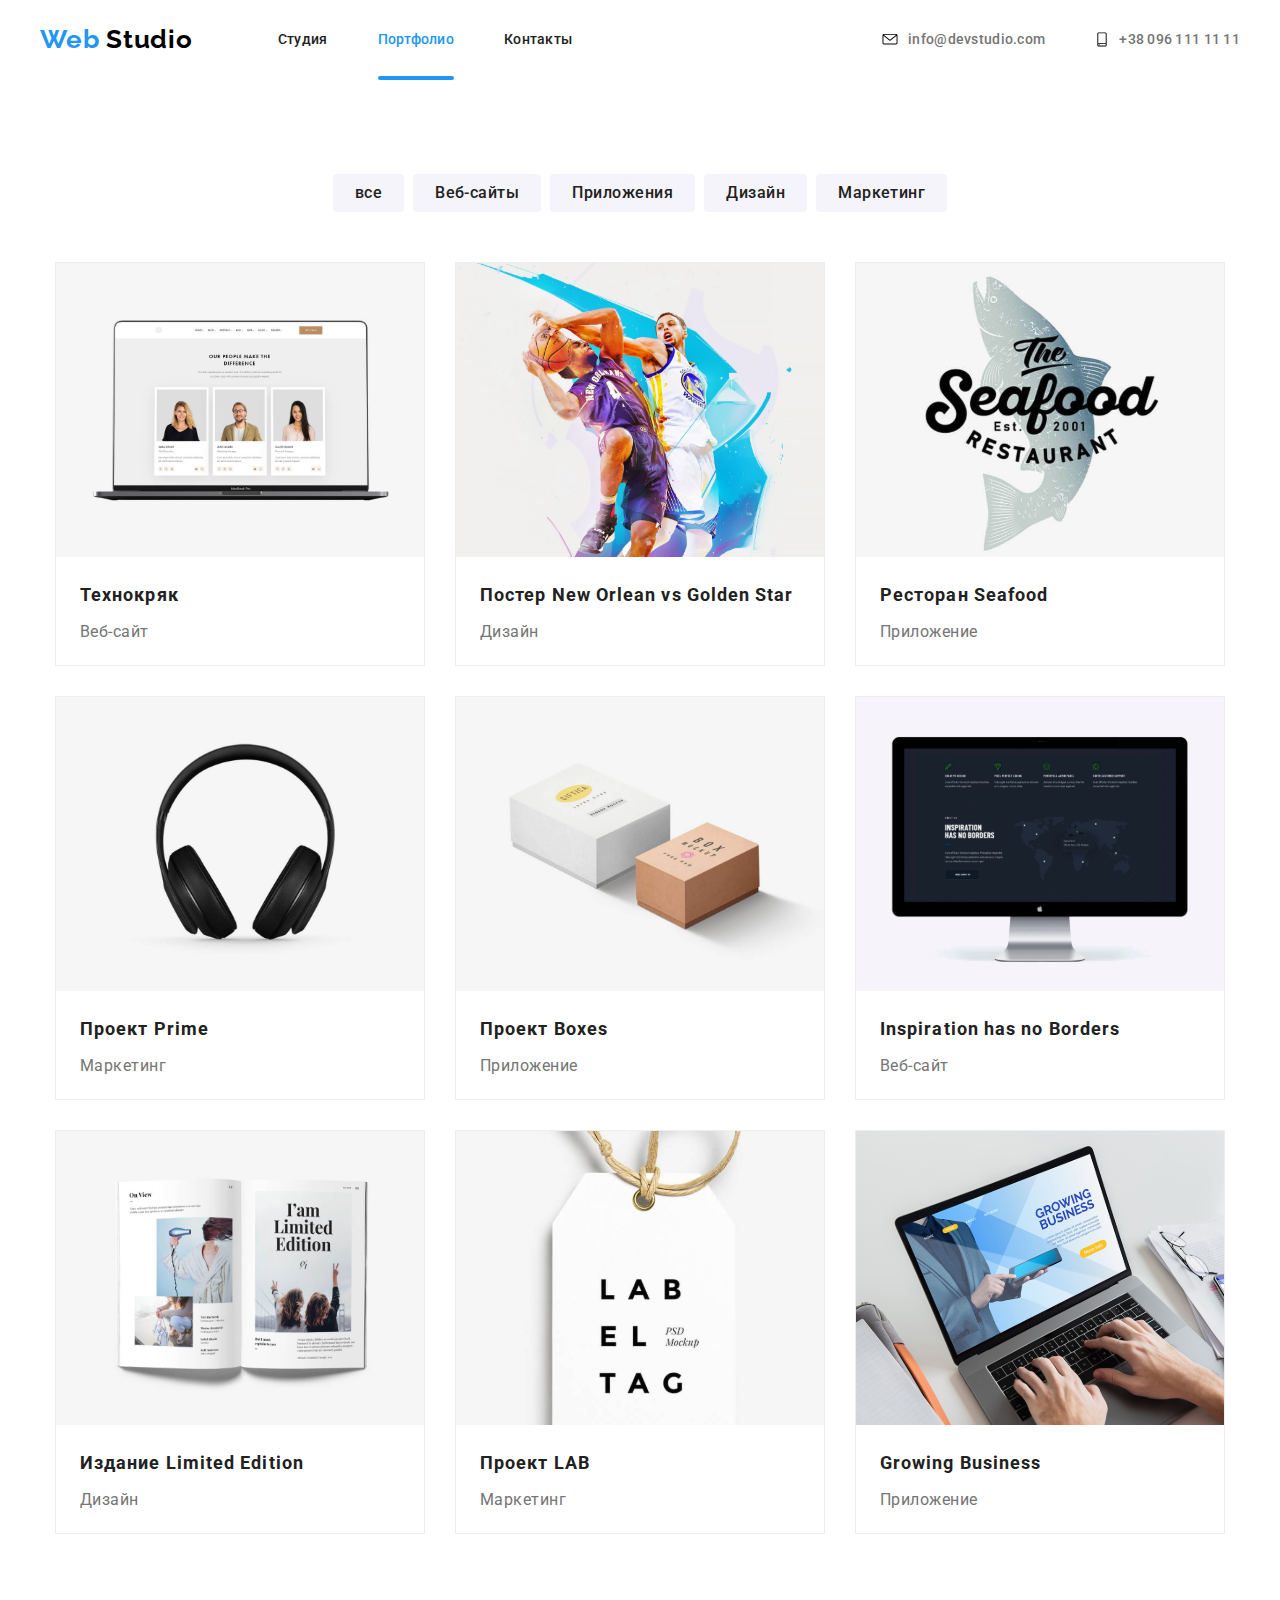
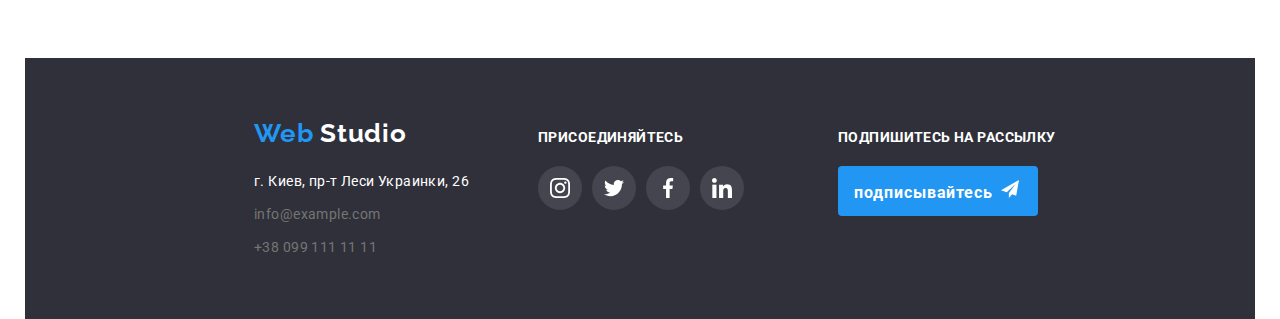
==== portfolio.html @ 1fcff182 "/" ====
<!DOCTYPE html>
<html lang="ru">
  <head>
    <meta charset="UTF-8" />
    <meta name="viewport" content="width=device-width, initial-scale=1.0" />
    <title>Веб студия</title>
    <link
      rel="stylesheet"
      href="https://cdnjs.cloudflare.com/ajax/libs/animate.css/4.0.0/animate.min.css"
    />
    <link
      href="https://fonts.googleapis.com/css2?family=Raleway:wght@700&family=Roboto:wght@400;500;700;900&display=swap"
      rel="stylesheet"
    />
    <link rel="stylesheet" href="./css/normalize.css" />
    <link rel="stylesheet" href="./css/styles.css" />
  </head>
</html>
<!--шапка сайта-->
<header class="header">
  <div class="container">
    <nav class="navigation">
      <a class="logo link" href="index.html" lang="en"
        ><span class="logo-web">Web</span> Studio</a
      >
      <ul class="navigation-list list">
        <li class="navigation-list-item">
          <a class="navigation-list-link link" href="index.html">Студия</a>
        </li>
        <li class="navigation-list-item">
          <a class="navigation-list-link current link" href="portfolio.html"
            >Портфолио</a
          >
        </li>
        <li class="navigation-list-item">
          <a class="navigation-list-link link" href="">Контакты</a>
        </li>
      </ul>
    </nav>
    <ul class="header-address-list list">
      <li class="header-address-item">
        <address class="header-address">
          <a class="header-mail link" href="mailto:info@devstudio.com">
            <svg class="icon-header" width="16px" height="15px">
              <use href="./imgages/sprite.svg#icon-envelope"></use>
            </svg>
            info@devstudio.com
          </a>
        </address>
      </li>
      <li class="header-address-item">
        <address class="header-address">
          <a class="header-tel link" href="tel:+380961111111">
            <svg class="icon-header" width="14px" height="15px">
              <use href="./imgages/sprite.svg#icon-smartphone"></use>
            </svg>
            +38 096 111 11 11</a
          >
        </address>
      </li>
    </ul>
  </div>
</header>
<main>
  <!--Портфолио-->
  <section class="section">
    <div class="portfolio-filter-list container">
      <h1 hidden>Портфолин</h1>
      <ul class="filter-list list">
        <li class="filter-list-item">
          <button type button class="button-filter">все</button>
        </li>
        <li class="filter-list-item">
          <button type button class="button-filter">Веб-сайты</button>
        </li>
        <li class="filter-list-item">
          <button type button class="button-filter">Приложения</button>
        </li>
        <li class="filter-list-item">
          <button type button class="button-filter">Дизайн</button>
        </li>
        <li class="filter-list-item">
          <button type button class="button-filter">Маркетинг</button>
        </li>
      </ul>
    </div>
    <div class="portfolio container">
      <ul class="portfolio-list list">
        <li class="element-portfolio">
          <a class="element-portfolio-link link" href="">
            <img
              class="portfolio-img"
              src="imgages/portfolio/img.svg"
              alt="Ноутбук с сайтом на экране"
            />
            <h3 class="title-portfolio">Технокряк</h3>
            <p class="subtatle-portfolio">Веб-сайт</p>
            <div class="portfolio-overlay">
              <p class="hover-text">
                Технокряк это современная площадка распространения коронавируса.
                Компании используют эту платформу для цифрового шпионажа и атак
                на защищённые сервера конкурентов.
              </p>
            </div>
          </a>
        </li>
        <li class="element-portfolio">
          <a class="element-portfolio-link link" href="">
            <img
              class="portfolio-img"
              src="imgages/portfolio/img1.svg"
              alt="Баскетболисты в прыжке"
            />
            <h3 class="title-portfolio">Постер New Orlean vs Golden Star</h3>
            <p class="subtatle-portfolio">Дизайн</p>
            <div class="portfolio-overlay">
              <p class="hover-text">
                Lorem ipsum dolor sit amet consectetur adipisicing elit. Facere,
                optio! Tenetur, perferendis suscipit dolor quidem distinctio ut
                maxime eligendi nulla soluta repellendus placeat blanditiis,
                doloribus eius debitis totam dolore deserunt?
              </p>
            </div>
          </a>
        </li>
        <li class="element-portfolio">
          <a class="element-portfolio-link link" href="">
            <img
              class="portfolio-img"
              src="imgages/portfolio/img2.svg"
              alt="Логотип ресторана с рыбой"
            />
            <h3 class="title-portfolio">Ресторан Seafood</h3>
            <p class="subtatle-portfolio">Приложение</p>
            <div class="portfolio-overlay">
              <p class="hover-text">
                Lorem ipsum dolor sit amet consectetur adipisicing elit. Facere,
                optio! Tenetur, perferendis suscipit dolor quidem distinctio ut
                maxime eligendi nulla soluta repellendus placeat blanditiis,
                doloribus eius debitis totam dolore deserunt?
              </p>
            </div>
          </a>
        </li>
        <li class="element-portfolio">
          <a class="element-portfolio-link link" href="">
            <img
              class="portfolio-img"
              src="imgages/portfolio/img3.svg"
              alt="Наушники"
            />
            <h3 class="title-portfolio">Проект Prime</h3>
            <p class="subtatle-portfolio">Маркетинг</p>
            <div class="portfolio-overlay">
              <p class="hover-text">
                Lorem ipsum dolor sit amet consectetur adipisicing elit. Facere,
                optio! Tenetur, perferendis suscipit dolor quidem distinctio ut
                maxime eligendi nulla soluta repellendus placeat blanditiis,
                doloribus eius debitis totam dolore deserunt?
              </p>
            </div>
          </a>
        </li>
        <li class="element-portfolio">
          <a class="element-portfolio-link link" href="">
            <img
              class="portfolio-img"
              src="imgages/portfolio/img4.svg"
              alt="Две коробки"
            />
            <h3 class="title-portfolio">Проект Boxes</h3>
            <p class="subtatle-portfolio">Приложение</p>
            <div class="portfolio-overlay">
              <p class="hover-text">
                Lorem ipsum dolor sit amet consectetur adipisicing elit. Facere,
                optio! Tenetur, perferendis suscipit dolor quidem distinctio ut
                maxime eligendi nulla soluta repellendus placeat blanditiis,
                doloribus eius debitis totam dolore deserunt?
              </p>
            </div>
          </a>
        </li>
        <li class="element-portfolio">
          <a class="element-portfolio-link link" href="">
            <img
              class="portfolio-img"
              src="imgages/portfolio/img5.svg"
              alt="монитор"
            />
            <h3 class="title-portfolio">Inspiration has no Borders</h3>
            <p class="subtatle-portfolio">Веб-сайт</p>
            <div class="portfolio-overlay">
              <p class="hover-text">
                Lorem ipsum dolor sit amet consectetur adipisicing elit. Facere,
                optio! Tenetur, perferendis suscipit dolor quidem distinctio ut
                maxime eligendi nulla soluta repellendus placeat blanditiis,
                doloribus eius debitis totam dolore deserunt?
              </p>
            </div>
          </a>
        </li>
        <li class="element-portfolio">
          <a class="element-portfolio-link link" href="">
            <img
              class="portfolio-img"
              src="imgages/portfolio/img6.svg"
              alt="журнал"
            />
            <h3 class="title-portfolio">Издание Limited Edition</h3>
            <p class="subtatle-portfolio">Дизайн</p>
            <div class="portfolio-overlay">
              <p class="hover-text">
                Lorem ipsum dolor sit amet consectetur adipisicing elit. Facere,
                optio! Tenetur, perferendis suscipit dolor quidem distinctio ut
                maxime eligendi nulla soluta repellendus placeat blanditiis,
                doloribus eius debitis totam dolore deserunt?
              </p>
            </div>
          </a>
        </li>
        <li class="element-portfolio">
          <a class="element-portfolio-link link" href="">
            <img
              class="portfolio-img"
              src="imgages/portfolio/img7.svg"
              alt="Этикетка"
            />
            <h3 class="title-portfolio">Проект LAB</h3>
            <p class="subtatle-portfolio">Маркетинг</p>
            <div class="portfolio-overlay">
              <p class="hover-text">
                Lorem ipsum dolor sit amet consectetur adipisicing elit. Facere,
                optio! Tenetur, perferendis suscipit dolor quidem distinctio ut
                maxime eligendi nulla soluta repellendus placeat blanditiis,
                doloribus eius debitis totam dolore deserunt?
              </p>
            </div>
          </a>
        </li>
        <li class="element-portfolio">
          <a class="element-portfolio-link link" href="">
            <img
              class="portfolio-img"
              src="imgages/portfolio/img8.svg"
              alt="ноутбук"
            />
            <h3 class="title-portfolio">Growing Business</h3>
            <p class="subtatle-portfolio">Приложение</p>
            <div class="portfolio-overlay">
              <p class="hover-text">
                Lorem ipsum dolor sit amet consectetur adipisicing elit. Facere,
                optio! Tenetur, perferendis suscipit dolor quidem distinctio ut
                maxime eligendi nulla soluta repellendus placeat blanditiis,
                doloribus eius debitis totam dolore deserunt?
              </p>
            </div>
          </a>
        </li>
      </ul>
    </div>
  </section>
</main>
<!-- FOOTER-->
<footer class="footer container">
  <div class="footer-address">
    <a class="logo-footer link" href="index.html" lang="en"
      ><span class="logo-web">Web</span> Studio</a
    >
    <ul class="contacts-list list">
      <li class="contacts">
        <address>
          <a
            class="address link"
            href="https://goo.gl/maps/hiaLE1xJyMLBoohK7"
            target="_blank"
            >г. Киев, пр-т Леси Украинки, 26</a
          >
        </address>
      </li>
      <li class="contacts">
        <address>
          <a class="footer-mail link" href="mailto:info@example.com"
            >info@example.com</a
          >
        </address>
      </li>
      <li class="contacts">
        <address>
          <a class="footer-tel link" href="tel:+380991111111"
            >+38 099 111 11 11</a
          >
        </address>
      </li>
    </ul>
  </div>
  <div class="footer-social">
    <b class="footer-text">присоединяйтесь</b>
    <ul class="social-link-list list">
      <li class="social-link-list-item">
        <a class="social-link link" href="" aria-label="иконка инстаграма">
          <svg class="social-link-team">
            <use href="./imgages/sprite.svg#icon-instagram"></use>
          </svg>
        </a>
      </li>
      <li class="social-link-list-item">
        <a class="social-link link" href="" aria-label="иконка твитера">
          <svg class="social-link-team">
            <use href="./imgages/sprite.svg#icon-twitter"></use></svg
        ></a>
      </li>
      <li class="social-link-list-item">
        <a class="social-link link" href="" aria-label="иконка фейсбука"
          ><svg class="social-link-team">
            <use href="./imgages/sprite.svg#icon-facebook"></use></svg
        ></a>
      </li>
      <li class="social-link-list-item">
        <a class="social-link link" href="" aria-label="иконка линкедин"
          ><svg class="social-link-team">
            <use href="./imgages/sprite.svg#icon-linkedin"></use></svg
        ></a>
      </li>
    </ul>
  </div>
  <div class="footer-button-section">
    <p class="footer-text">подпишитесь на рассылку</p>

    <button class="footer-buttom">
      подписывайтесь
      <svg class="footer-icon-button">
        <use href="./imgages/sprite.svg#icon-iconsend"></use>
      </svg>
    </button>
  </div>
</footer>
---- css/styles.css ----
:root {
  --main-font: "Roboto", sans-serif;
  --secondary-font: Raleway;
  --text-taitle-dark: #212121;
  --tex-taitle-light: #ffffff;
  --accent-color-text: #757575;
  --hover-color: #2196f3;
  --logo-color: #000000;
}
html {
  box-sizing: border-box;
}
*,
*::before,
*::after {
  box-sizing: inherit;
  margin: 0px;
  padding: 0px;
}
h1 {
  margin: 0px;
}
img {
  display: block;
}
body {
  background-color: var(--tex-taitle-light);
  font-style: normal;
  font-family: "Roboto", sans-serif;
  font-size: 14px;
  color: var(--accent-color-text);
}

.link {
  text-decoration: none;
  display: block;
  transition: color 250ms cubic-bezier(0.4, 0, 0.2, 1);
}
.list {
  list-style: none;
}
.section {
  padding-top: 94px;
  padding-bottom: 94px;
}
.container {
  width: 1230px;
  padding-left: 15px;
  padding-right: 15px;
  margin-left: auto;
  margin-right: auto;
}
/*HEADER*/
.header .container {
  display: flex;
  align-items: center;
  justify-content: space-between;
}

.header-address-list {
  display: flex;
}
.header-address {
  display: flex;
}

.logo {
  margin-right: 85px;
}
.navigation {
  display: flex;
}
.navigation-list {
  display: flex;
  align-items: center;
}
.navigation-list-item:not(:last-child) {
  margin-right: 50px;
}
.header-address-item:not(:last-child) {
  margin-right: 50px;
}
.logo-web {
  color: var(--hover-color);
}
.logo {
  font-family: var(--secondary-font);
  font-weight: bold;
  font-size: 26px;
  line-height: 1.19;
  letter-spacing: 0.03em;
  color: var(--logo-color);
}
.logo {
  padding-top: 24px;
  padding-bottom: 24px;
}
.navigation-list-item .current {
  color: var(--hover-color);
  position: relative;
  display: block;
}
.current::after {
  content: "";
  position: absolute;
  display: block;
  left: 0;
  bottom: 0;
  width: 100%;
  height: 4px;
  border-radius: 2px;
  background-color: var(--hover-color);
}
.navigation-list-link,
.header-address {
  padding-top: 32px;
  padding-bottom: 32px;
}
.icon-header {
  display: flex;
  margin-right: 10px;
  transition: fill 250ms cubic-bezier(0.4, 0, 0.2, 1);
}

.navigation-list-link,
.header-mail,
.header-tel {
  font-weight: 500;
  font-size: 14px;
  line-height: 1.14;
  letter-spacing: 0.02em;
  color: var(--text-taitle-dark);
  transition: color 250ms cubic-bezier(0.4, 0, 0.2, 1);
}
.header-mail,
.header-tel {
  display: flex;

  transition: color 250ms cubic-bezier(0.4, 0, 0.2, 1);
}
.header-mail:hover,
.header-tel:hover {
  fill: var(--hover-color);
}
.link:hover,
.link:focus,
.navigation-list-link:hover,
.navigation-list-link:focus,
.header-tel:hover,
.header-tel:focus,
.header-mail:hover,
.header-mail:focus,
.social-link:hover,
.social-link:focus .customer-link:hover,
.customer-link:focus {
  color: var(--hover-color);
}
.header-tel,
.header-mail {
  font-style: normal;
  color: var(--accent-color-text);
}
/*HERO SECTION*/
.hero {
  display: flex;
  flex-direction: column;
  justify-content: center;
  align-items: center;
}
.hero-title {
  margin: 0px;
  padding: 0px;
  font-weight: 900;
  font-size: 44px;
  line-height: 1.36;
  text-align: center;
  letter-spacing: 0.06em;
  text-transform: uppercase;
  color: var(--tex-taitle-light);
  margin-bottom: 30px;
  padding-top: 200px;
}
.modal-button {
  font-weight: bold;
  font-size: 16px;
  line-height: 1.87;
  letter-spacing: 0.06em;
  color: var(--tex-taitle-light);
  background-color: var(--hover-color);
  margin: auto;
  width: 200px;
  height: 50px;
  border-radius: 4px;
  border: 0px;
  transition: background 250ms cubic-bezier(0.4, 0, 0.2, 1);
}
.modal-button:hover {
  background: #188ce8;
}
.overlay {
  display: flex;
  justify-content: center;
  align-items: center;
  max-width: 1600px;
  height: 600px;
  margin: 0px;
  padding: 0px;
  background-image: linear-gradient(
      rgba(47, 48, 58, 0.8),
      rgba(47, 48, 58, 0.8)
    ),
    url(../imgages/header/headerimg.jpg);
  background-repeat: no-repeat;
  margin-left: auto;
  margin-right: auto;
}
.features-list-hero {
  display: flex;
}
.list-hero {
  display: flex;
}
.list-hero-item:not(:last-child) {
  margin-right: 30px;
}
.features-list-item {
  display: flex;
  justify-content: center;
  align-items: center;
  width: 270px;
  height: 120px;
  background: #f5f4fa;
  border-radius: 4px;
  margin-bottom: 30px;
}
.icons-hero {
  display: flex;
  width: 70px;
  height: 70px;
}
.list-hero-item {
  margin-top: 30px;
  width: 270px;
  height: 251px;
}
.subtitle-hero {
  font-weight: bold;
  font-size: 14px;
  line-height: 1.14;
  letter-spacing: 0.03em;
  text-transform: uppercase;

  color: var(--text-taitle-dark);
  margin-bottom: 10px;
}
.description {
  font-weight: normal;
  font-size: 14px;
  line-height: 1.72;
  letter-spacing: 0.03em;

  color: var(--accent-color-text);
  width: 270px;
  height: 75px;
}

/* чем мы занимаемся*/
.title {
  font-weight: bold;
  font-size: 36px;
  line-height: 1.17;
  text-align: center;
  letter-spacing: 0.03em;
  color: var(--text-taitle-dark);
  margin-bottom: 50px;
}

.box-list {
  display: flex;
}
.box-list-item:not(:last-child) {
  margin-right: 30px;
}
.box-list-item {
  width: 370px;
  height: 294px;
  position: relative;
}
.description-made {
  font-weight: bold;
  text-align: center;
  letter-spacing: 0.03em;
  text-transform: uppercase;

  color: var(--tex-taitle-light);
  display: flex;
  justify-content: center;
  align-items: center;
  width: 370px;
  height: 70px;
  position: absolute;
  bottom: 0px;
  left: 0px;
  background: rgba(47, 48, 58, 0.8);
}
/* о команде*/
.section-teem {
  background: #f5f4fa;
}

.team-list {
  display: flex;
}
.team-foto {
  margin-bottom: 30px;
}
.team {
  margin-bottom: 10px;
}
.position {
  margin-bottom: 16px;
}
.social-link-list {
  display: flex;
  justify-content: center;
}
.social-link-list-item:not(:last-child) {
  margin-right: 10px;
}
.team-list-item:not(:last-child) {
  margin-right: 30px;
}
.team-list-item {
  width: 270px;
  height: 422px;
  background: #ffffff;
  box-shadow: 0px 2px 1px rgba(0, 0, 0, 0.2), 0px 1px 1px rgba(0, 0, 0, 0.14),
    0px 1px 3px rgba(0, 0, 0, 0.12);
  border-radius: 0px 0px 4px 4px;
}
.social-link-list .social-link {
  display: flex;
  width: 44px;
  height: 44px;
  border-radius: 50%;
  background-color: #ffff;
  justify-content: center;
  align-items: center;
  fill: #afb1b8;
  transition: background 250ms cubic-bezier(0.4, 0, 0.2, 1);
}
.social-link-list .social-link:hover {
  background-color: var(--hover-color);
}
.social-link:hover {
  fill: aliceblue;
}
.social-link-team {
  width: 20px;
  height: 20px;
  transition: fill 250ms cubic-bezier(0.4, 0, 0.2, 1);
}

.team,
.position {
  font-weight: 500;
  font-size: 16px;
  line-height: 1.18;
  text-align: center;
  letter-spacing: 0.03em;
  color: var(--text-taitle-dark);
}
.position {
  font-weight: normal;
  color: var(--accent-color-text);
}
.clients-list-item:not(:last-child) {
  margin-right: 30px;
}
.customer-link {
  display: flex;
  justify-content: center;
  align-content: center;
  border: 1px solid #afb1b8;
  border-radius: 4px;
  width: 170px;
  height: 90px;
}
.customer-link:hover {
  border-color: var(--hover-color);
}
.clients-list {
  display: flex;
}
/*подвал*/
.footer {
  display: flex;
  background-color: #2f303a;
}
.footer-address {
  padding-left: 214px;
  padding-top: 60px;
  display: flex;
  flex-direction: column;
  padding-right: 69px;
}
.logo-footer {
  margin-bottom: 20px;
}
.contacts:not(:last-child) {
  margin-bottom: 9px;
}
.contacts-list {
  margin-bottom: 60px;
}
.logo-footer {
  font-family: var(--secondary-font);
  font-weight: bold;
  font-size: 26px;
  line-height: 1.19;
  letter-spacing: 0.03em;
  color: var(--tex-taitle-light);
}
.footer-social {
  display: flex;
  padding-top: 72px;
  flex-direction: column;
  margin-right: 94px;
}
.footer-social-link-list {
  display: flex;
  justify-content: center;
  align-content: center;
}
.social-link-list-item:not(:last-child) {
  margin-right: 10px;
}

.social-link-list-item {
  display: flex;
}
.social-link {
  display: flex;
  justify-content: center;
  align-content: center;
  width: 44px;
  height: 44px;
}
.address,
.footer-mail,
.footer-tel {
  font-style: normal;
  font-weight: normal;
  font-size: 14px;
  line-height: 1.72;
  letter-spacing: 0.03em;
  color: var(--tex-taitle-light);
}
.footer-mail,
.footer-tel {
  font-style: normal;
  color: var(--accent-color-text);
}
.footer-social .social-link-list-item .social-link {
  background-color: rgba(255, 255, 255, 0.1);
  fill: var(--tex-taitle-light);
}
.footer-social .social-link-list-item .social-link:hover {
  background-color: var(--hover-color);
}
.footer-text {
  font-weight: bold;
  font-size: 14px;
  line-height: 1.14;
  letter-spacing: 0.03em;
  text-transform: uppercase;
  color: var(--tex-taitle-light);
  margin-bottom: 20px;
}
.footer-button-section {
  display: flex;
  padding-top: 72px;
  flex-direction: column;
}
.footer-buttom {
  font-weight: bold;
  font-size: 16px;
  line-height: 1.87;
  letter-spacing: 0.06em;
  color: var(--tex-taitle-light);
  background-color: var(--hover-color);
  width: 200px;
  height: 50px;
  border-radius: 4px;
  border: 0px;
}
.footer-icon-button {
  padding-top: 6px;
  width: 24px;
  height: 24px;
  fill: var(--tex-taitle-light);
}
/*портфолио*/
.filter-list {
  display: flex;
  justify-content: center;
  padding-bottom: 50px;
}

.filter-list-item:not(:last-child) {
  margin-right: 9px;
}
.button-filter {
  padding: 6px 22px;
  font-style: normal;
  font-weight: 500;
  font-size: 16px;
  line-height: 1.63;
  text-align: center;
  letter-spacing: 0.03em;
  color: var(--text-taitle-dark);
  background: #f5f4fa;
  border-radius: 4px;
  border: none;
  transition: 250ms cubic-bezier(0.4, 0, 0.2, 1);
}
.button-filter:hover,
.button-filter:focus {
  background-color: var(--hover-color);
  color: var(--tex-taitle-light);
}

.portfolio-list {
  display: flex;
  flex-wrap: wrap;
  justify-content: center;
}
.element-portfolio {
  position: relative;
  width: 370px;
  height: 404px;
  display: block;
  margin-right: 30px;
  background: #ffffff;
  border: 1px solid #eeeeee;
  box-sizing: border-box;
}
.element-portfolio:hover {
  box-shadow: 1px 4px 6px rgba(0, 0, 0, 0.16), 0px 4px 4px rgba(0, 0, 0, 0.06),
    0px 1px 1px rgba(0, 0, 0, 0.12);
}
.element-portfolio:nth-child(3n) {
  margin-right: 0px;
}
.portfolio-img {
  margin-bottom: 20px;
}
.title-portfolio {
  margin-left: 24px;
  font-style: normal;
  font-weight: bold;
  font-size: 18px;
  line-height: 2;
  letter-spacing: 0.06em;
  color: var(--text-taitle-dark);
  margin-bottom: 4px;
}
.subtatle-portfolio {
  margin-left: 24px;
  font-weight: normal;
  font-size: 16px;
  line-height: 1.87;
  letter-spacing: 0.03em;
  color: var(--accent-color-text);
}
.element-portfolio {
  margin-bottom: 30px;
  overflow: hidden;
}
.element-portfolio:hover .portfolio-overlay {
  transform: translateY(0%);
}
.portfolio-overlay {
  position: absolute;
  display: flex;
  width: 370px;
  height: 404px;
  top: 0px;
  left: 0px;
  box-shadow: 1px 4px 6px rgba(0, 0, 0, 0.16), 0px 4px 4px rgba(0, 0, 0, 0.06),
    0px 1px 1px rgba(0, 0, 0, 0.12);
  transform: translateY(100%);
  transition: 250ms cubic-bezier(0.4, 0, 0.2, 1);
}

.hover-text {
  position: absolute;
  display: flex;
  justify-content: center;
  align-items: center;
  width: 370px;
  height: 294px;
  text-align: center;
  font-weight: normal;
  font-size: 18px;
  line-height: 1.55;
  letter-spacing: 0.03em;
  color: var(--tex-taitle-light);
  background: rgba(33, 150, 243, 0.9);
}
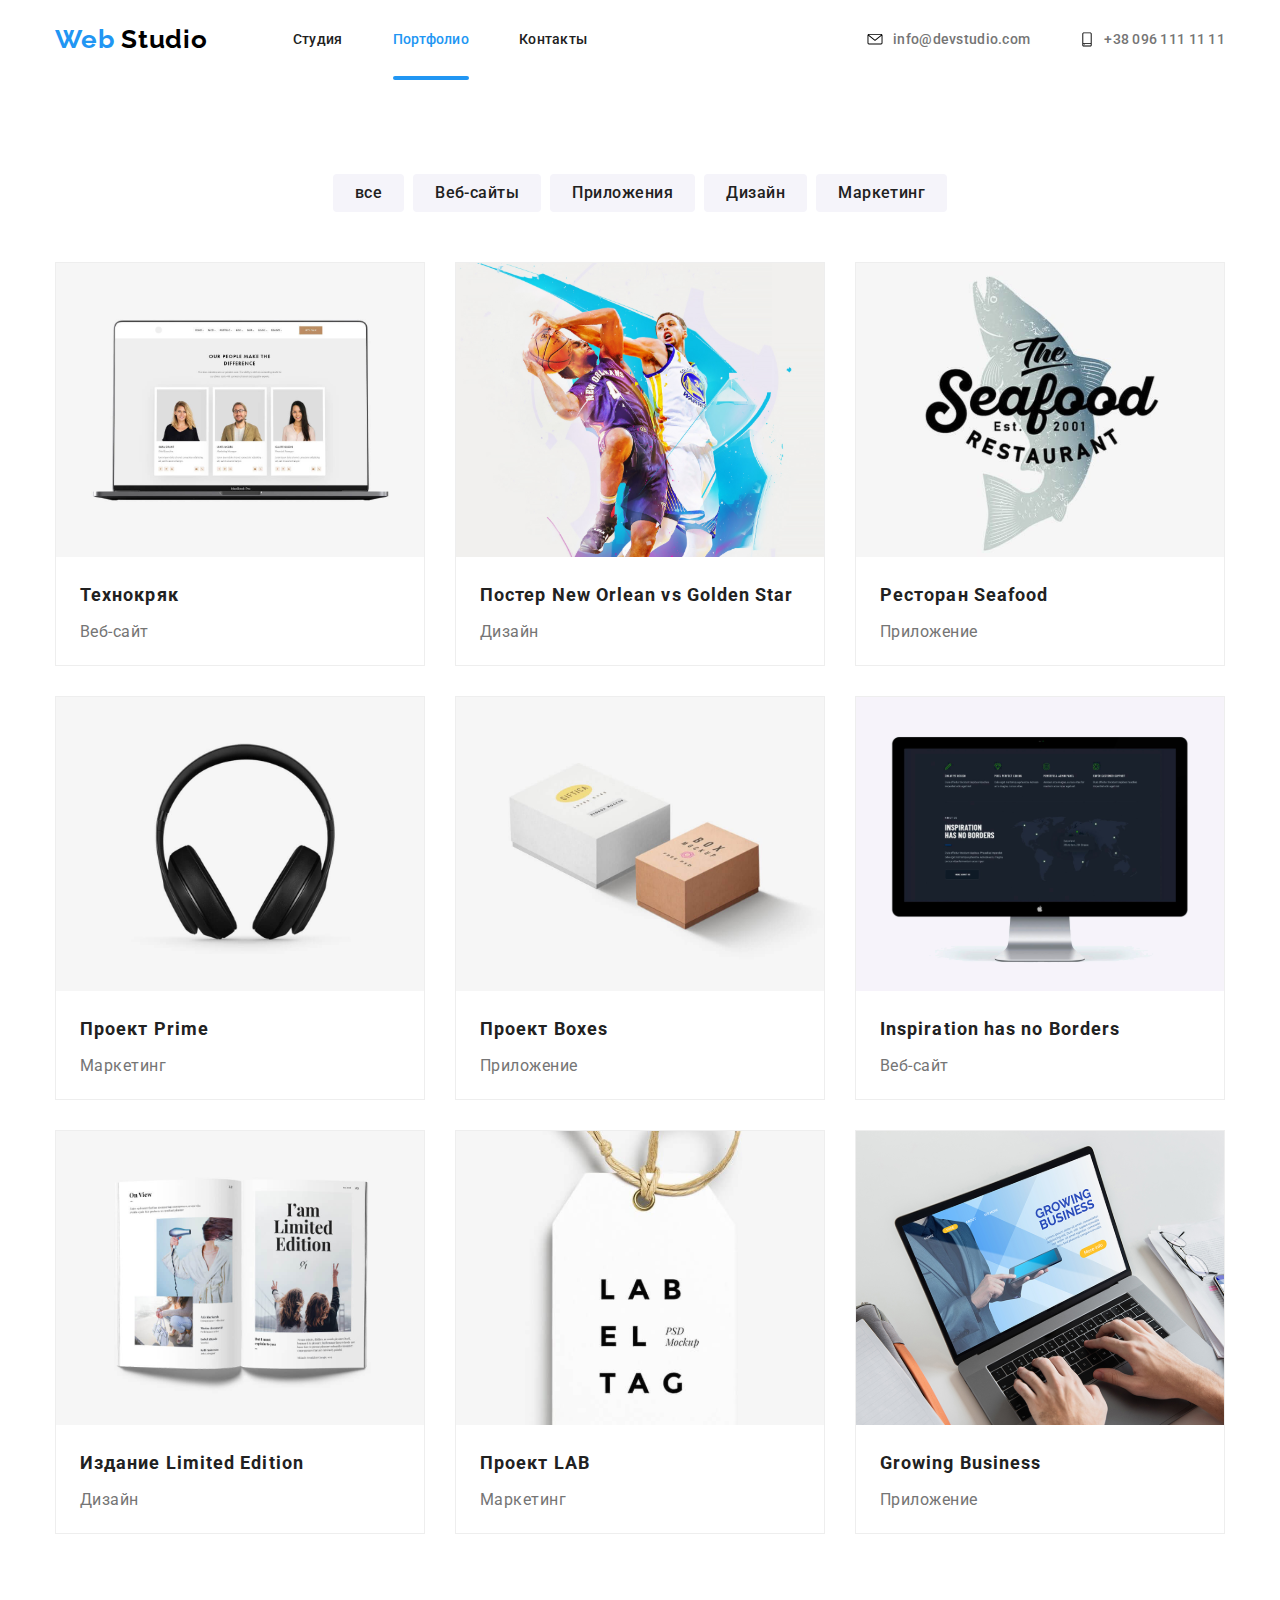
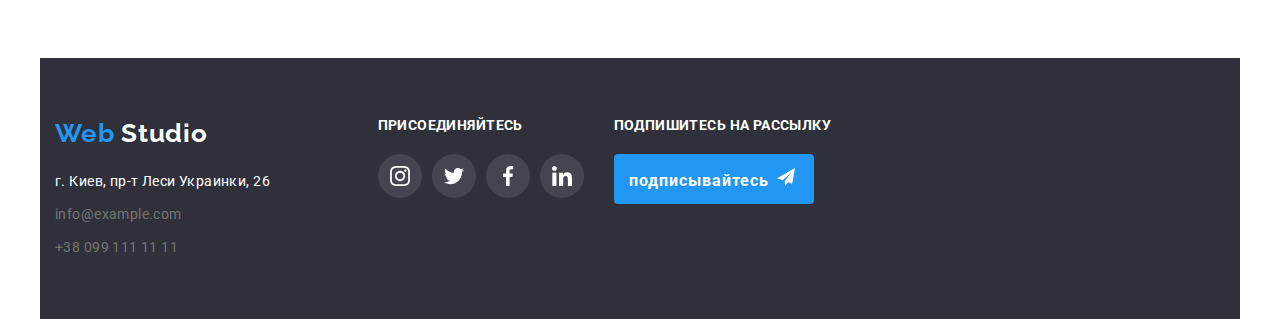
==== commit ca5de873: "2" ====
--- a/portfolio.html
+++ b/portfolio.html
@@ -306,20 +306,23 @@
       <li class="social-link-list-item">
         <a class="social-link link" href="" aria-label="иконка твитера">
           <svg class="social-link-team">
-            <use href="./imgages/sprite.svg#icon-twitter"></use></svg
-        ></a>
+            <use href="./imgages/sprite.svg#icon-twitter"></use>
+          </svg>
+        </a>
       </li>
       <li class="social-link-list-item">
         <a class="social-link link" href="" aria-label="иконка фейсбука"
           ><svg class="social-link-team">
-            <use href="./imgages/sprite.svg#icon-facebook"></use></svg
-        ></a>
+            <use href="./imgages/sprite.svg#icon-facebook"></use>
+          </svg>
+        </a>
       </li>
       <li class="social-link-list-item">
         <a class="social-link link" href="" aria-label="иконка линкедин"
           ><svg class="social-link-team">
-            <use href="./imgages/sprite.svg#icon-linkedin"></use></svg
-        ></a>
+            <use href="./imgages/sprite.svg#icon-linkedin"></use>
+          </svg>
+        </a>
       </li>
     </ul>
   </div>
--- a/css/styles.css
+++ b/css/styles.css
@@ -44,7 +44,7 @@
   padding-bottom: 94px;
 }
 .container {
-  width: 1230px;
+  width: 1200px;
   padding-left: 15px;
   padding-right: 15px;
   margin-left: auto;
@@ -396,13 +396,19 @@
 .footer {
   display: flex;
   background-color: #2f303a;
+  padding-bottom: 60px;
+  padding-top: 60px;
+}
+.footer .container {
+  display: flex;
+  align-items: baseline;
+  justify-content: space-between;
 }
 .footer-address {
-  padding-left: 214px;
-  padding-top: 60px;
-  display: flex;
+  display: flex;
+  flex-basis: 25%;
   flex-direction: column;
-  padding-right: 69px;
+  margin-right: 30px;
 }
 .logo-footer {
   margin-bottom: 20px;
@@ -410,9 +416,6 @@
 .contacts:not(:last-child) {
   margin-bottom: 9px;
 }
-.contacts-list {
-  margin-bottom: 60px;
-}
 .logo-footer {
   font-family: var(--secondary-font);
   font-weight: bold;
@@ -423,9 +426,8 @@
 }
 .footer-social {
   display: flex;
-  padding-top: 72px;
   flex-direction: column;
-  margin-right: 94px;
+  margin-right: 30px;
 }
 .footer-social-link-list {
   display: flex;
@@ -477,11 +479,7 @@
   color: var(--tex-taitle-light);
   margin-bottom: 20px;
 }
-.footer-button-section {
-  display: flex;
-  padding-top: 72px;
-  flex-direction: column;
-}
+
 .footer-buttom {
   font-weight: bold;
   font-size: 16px;
@@ -500,6 +498,24 @@
   height: 24px;
   fill: var(--tex-taitle-light);
 }
+.form-input {
+  width: 358px;
+  height: 50px;
+  color: #fff;
+  background-color: transparent;
+  border: 1px solid rgba(255, 255, 255, 0.3);
+  box-sizing: border-box;
+  filter: drop-shadow(0px 4px 4px rgba(0, 0, 0, 0.15));
+  border-radius: 4px;
+  margin-right: 12px;
+  padding: 15px 16px;
+}
+.form-email {
+  display: flex;
+  align-items: center;
+  color: #fff;
+}
+
 /*портфолио*/
 .filter-list {
   display: flex;
@@ -606,5 +622,20 @@
   line-height: 1.55;
   letter-spacing: 0.03em;
   color: var(--tex-taitle-light);
-  background: rgba(33, 150, 243, 0.9);
-}
+  background: var(--hover-color);
+}
+/*modal window*/
+.backdrop {
+  position: fixed;
+  left: 0;
+  right: 0;
+  width: 100%;
+  height: 100%;
+  background-color: hotpink;
+  z-index: 100;
+}
+
+/*background-color: #ffff;
+box-shadow: 0px 1px 3px rgba(0, 0, 0, 0.12), 0px 1px 1px rgba(0, 0, 0, 0.14),
+  0px 2px 1px rgba(0, 0, 0, 0.2);
+border-radius: 4px;*/
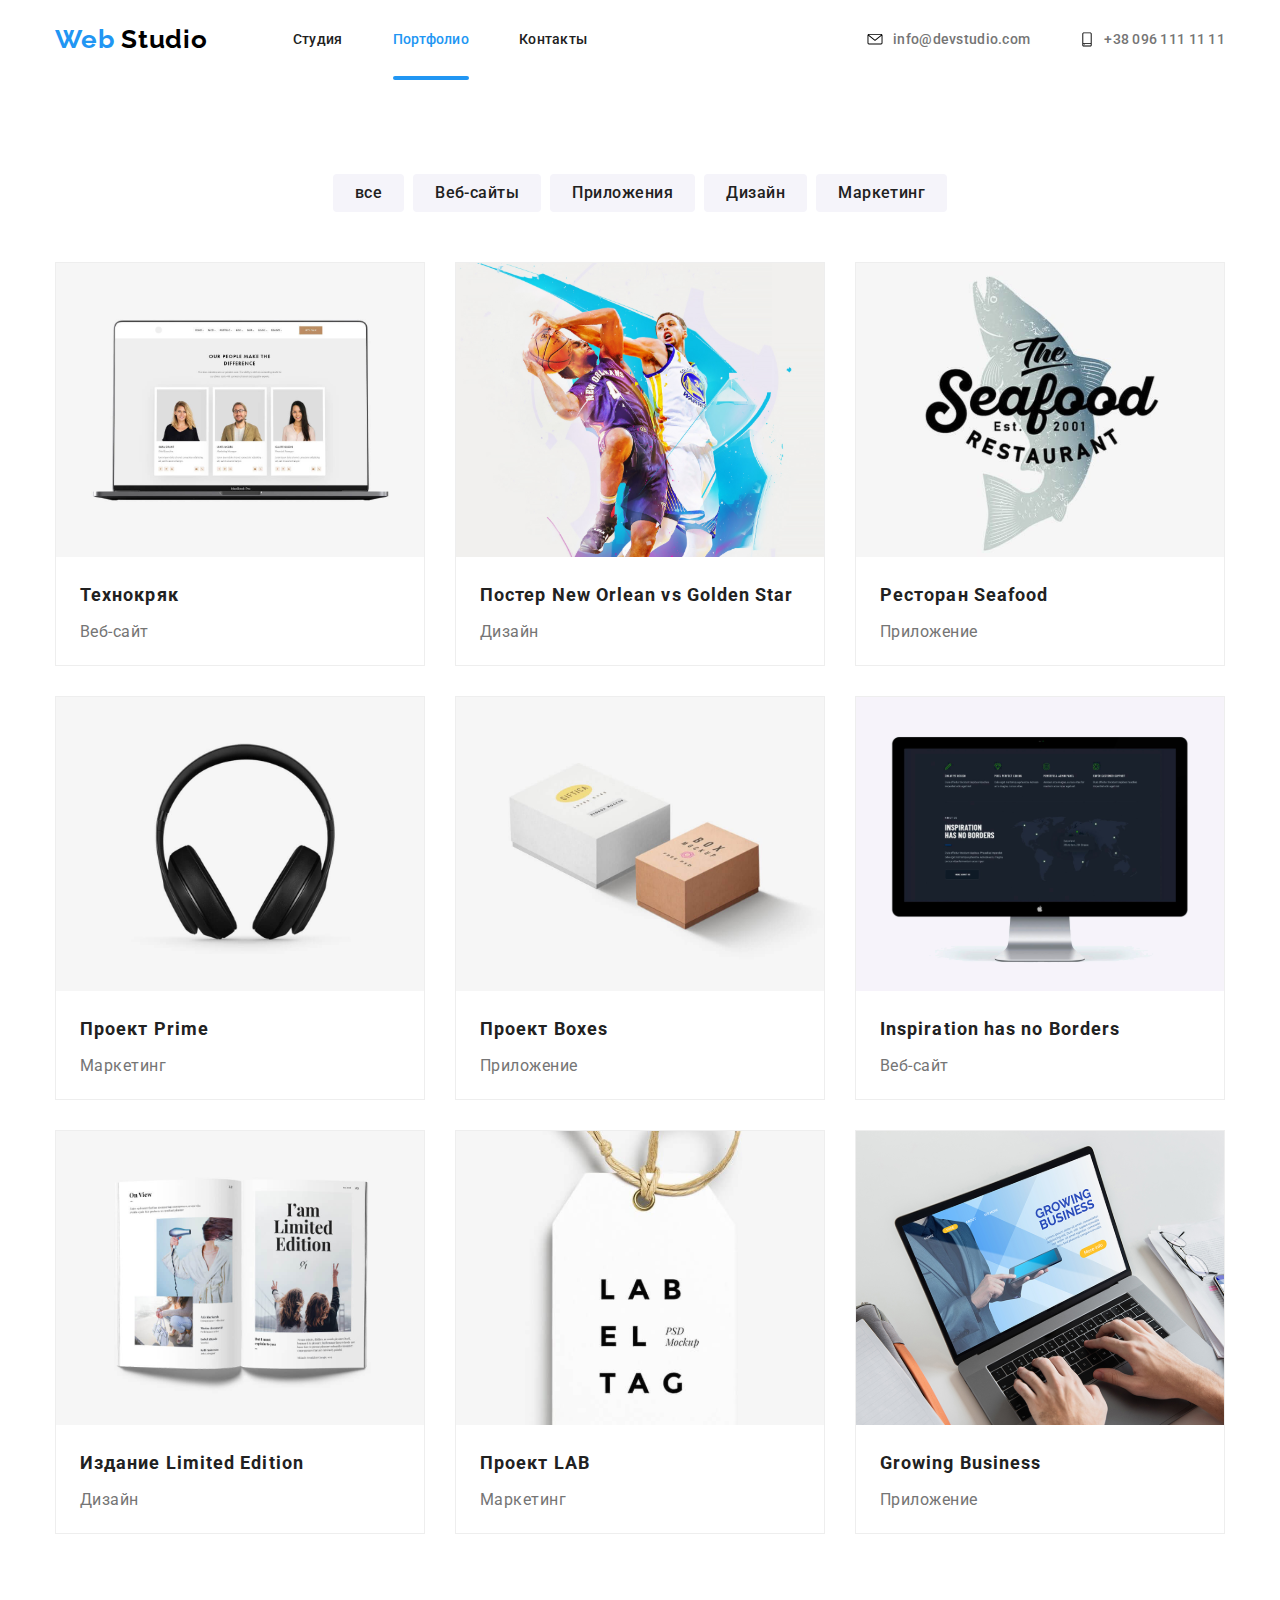
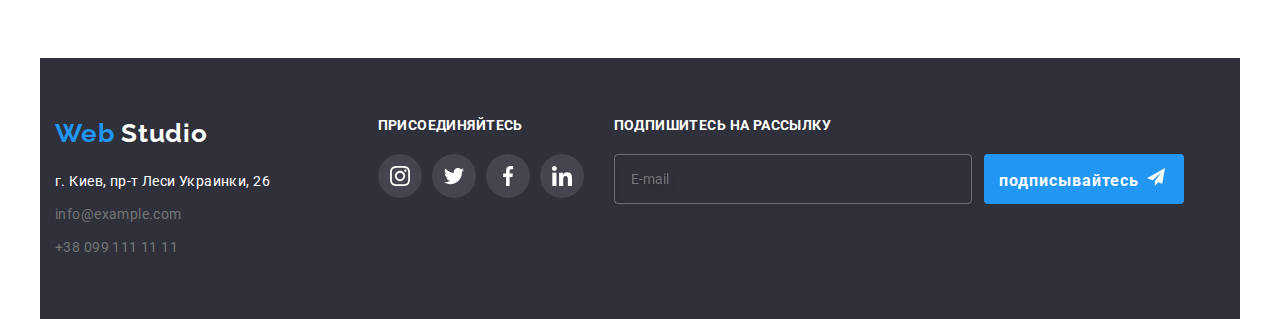
==== commit b8068116: "исправил футер" ====
--- a/portfolio.html
+++ b/portfolio.html
@@ -328,12 +328,21 @@
   </div>
   <div class="footer-button-section">
     <p class="footer-text">подпишитесь на рассылку</p>
-
-    <button class="footer-buttom">
-      подписывайтесь
-      <svg class="footer-icon-button">
-        <use href="./imgages/sprite.svg#icon-iconsend"></use>
-      </svg>
-    </button>
+    <form action="#" class="form-email">
+      <input
+        type="email"
+        name="email"
+        id="user-email"
+        class="form-input"
+        placeholder="E-mail"
+        required
+      />
+      <button class="footer-buttom">
+        подписывайтесь
+        <svg class="footer-icon-button">
+          <use href="./imgages/sprite.svg#icon-iconsend"></use>
+        </svg>
+      </button>
+    </form>
   </div>
 </footer>
--- a/css/styles.css
+++ b/css/styles.css
@@ -627,12 +627,287 @@
 /*modal window*/
 .backdrop {
   position: fixed;
-  left: 0;
-  right: 0;
+  top: 0px;
+  left: 0px;
+  height: 100%;
   width: 100%;
-  height: 100%;
-  background-color: hotpink;
+  background-color: rgba(0, 0, 0, 0.2);
   z-index: 100;
+  transition: 250ms cubic-bezier(0.4, 0, 0.2, 1);
+}
+.modal-form {
+  position: absolute;
+  top: 50%;
+  left: 50%;
+  transform: translate(-50%, -50%);
+  display: flex;
+  box-sizing: border-box;
+  flex-direction: column;
+  width: 528px;
+  height: 581px;
+  padding: 40px;
+  background-color: #ffffff;
+  box-shadow: 0px 1px 3px rgba(0, 0, 0, 0.12), 0px 1px 1px rgba(0, 0, 0, 0.14),
+    0px 2px 1px rgba(0, 0, 0, 0.2);
+  border-radius: 4px;
+}
+.close-btn {
+  display: flex;
+  position: absolute;
+  top: 0px;
+  right: 0px;
+  justify-content: center;
+  align-items: center;
+  width: 30px;
+  height: 30px;
+  border-radius: 50%;
+  box-sizing: border-box;
+  border: transparent;
+  background: #ffffff;
+  box-shadow: 0px 1px 3px rgba(0, 0, 0, 0.12), 0px 1px 1px rgba(0, 0, 0, 0.14),
+    0px 2px 1px rgba(0, 0, 0, 0.2);
+}
+.close-modal-btn {
+  transform: translate(50%, -50%);
+  cursor: pointer;
+}
+.close-btn-svg > use {
+  align-items: center;
+  transform: translate(10px, 10px);
+}
+.modal-form-title {
+  margin-bottom: 30px;
+  text-align: center;
+  font-weight: 700;
+  font-size: 20px;
+  line-height: 1.15;
+  letter-spacing: 0.03em;
+  color: #212121;
+}
+.modal-form-label:not(:last-child) {
+  margin-bottom: 28px;
+}
+.modal-form-label {
+  position: relative;
+  display: flex;
+  align-items: center;
+}
+.modal-form-input {
+  width: 100%;
+  height: 40px;
+  padding-left: 42px;
+  padding-right: 18px;
+  padding-top: 12px;
+  padding-bottom: 12px;
+  border: 1px solid rgba(33, 33, 33, 0.2);
+  box-sizing: border-box;
+  border-radius: 4px;
+}
+.modal-form-label:focus-within .modal-form-input {
+  outline: none;
+  border: 1px solid #2196f3;
+  box-sizing: border-box;
+  border-radius: 4px;
+}
+.modal-form-label:focus-within .modal-form-label-svg {
+  fill: var(--hover-color);
+}
+
+.modal-form-label-svg {
+  fill: var(--text-taitle-dark);
+}
+
+.modal-form-input:not(:placeholder-shown) ~ .modal-form-label-svg {
+  fill: var(--hover-color);
+}
+
+.modal-form-label:focus-within .modal-form-label-text,
+.modal-form-input:not(:placeholder-shown) + .modal-form-label-text {
+  transform: translateY(-30px);
+  left: 16px;
+  color: var(--hover-color);
+  font-size: 12px;
+  line-height: 1.14;
+  letter-spacing: 0.01em;
+}
+.modal-form-label-text {
+  top: 12px;
+  left: 42px;
+  color: #757575;
+  transition: 250ms cubic-bezier(0.4, 0, 0.2, 1);
+}
+.modal-form-label-svg,
+.modal-form-label-text {
+  position: absolute;
+}
+.form-svg-email {
+  width: 15px;
+  height: 12px;
+  left: 16px;
+}
+
+.form-svg-tel {
+  width: 13px;
+  height: 13px;
+  left: 16px;
+}
+.form-svg-person {
+  width: 12px;
+  height: 12px;
+  left: 16px;
+}
+.modal-form-label-svg,
+.modal-form-label-text {
+  position: absolute;
+}
+
+.modal-form-label-text {
+  top: 12px;
+  left: 42px;
+  color: #757575;
+  transition: 250ms cubic-bezier(0.4, 0, 0.2, 1);
+}
+
+.modal-form-label-textarea {
+  position: relative;
+  height: 120px;
+  margin-bottom: 20px;
+}
+.modal-form-label-textarea:focus-within .modal-form-label-textarea-comments {
+  transform: translate(-446px, -30px);
+  font-size: 12px;
+  line-height: 1.14;
+  color: var(--hover-color);
+}
+
+.modal-form-message {
+  resize: none;
+  outline: none;
+  height: 120px;
+  width: 100%;
+  border: 1px solid rgba(33, 33, 33, 0.2);
+  box-sizing: border-box;
+  border-radius: 4px;
+
+  padding-left: 16px;
+  padding-right: 16px;
+  padding-bottom: 12px;
+  padding-top: 12px;
+}
+
+.modal-form-message:not(:placeholder-shown)
+  + .modal-form-label-textarea-comments {
+  transform: translate(-446px, -30px);
+  color: var(--hover-color);
+  font-size: 12px;
+  line-height: 1.14;
+}
+
+.modal-form-label-textarea:focus-within .modal-form-message {
+  outline: none;
+  color: var(--accent-color-text);
+  border: 1px solid var(--hover-color);
+  box-sizing: border-box;
+  border-radius: 4px;
+}
+
+.modal-form-label-textarea-comments {
+  position: absolute;
+  padding-top: 12px;
+  padding-left: 16px;
+  transform: translateX(-446px);
+  color: #757575;
+  transition: 250ms cubic-bezier(0.4, 0, 0.2, 1);
+}
+
+.modal-form-option-label {
+  display: flex;
+  align-items: center;
+}
+
+.modal-form-checkbox {
+  position: absolute;
+  margin: 0px;
+  bottom: 0px;
+  visibility: hidden;
+}
+
+.modal-form-checkbox-checked::before {
+  content: "";
+  display: block;
+  height: 15px;
+  width: 15px;
+  box-sizing: border-box;
+  border: solid var(--text-taitle-dark) 2px;
+  border-radius: 1px;
+  margin-right: 8.5px;
+  transition: 250ms cubic-bezier(0.4, 0, 0.2, 1);
+}
+
+.modal-form-checkbox:checked + .modal-form-checkbox-checked::before {
+  content: "";
+  background-image: url(/imgages/modal/iconcheck.svg);
+  height: 15px;
+  width: 16px;
+  border: none;
+  background-color: var(--hover-color);
+}
+
+.modal-form-checkbox-text {
+  line-height: 1.71;
+  letter-spacing: 0.03em;
+
+  color: #757575;
+}
+
+.modal-form-checkbox-text > a {
+  color: var(--hover-color);
+}
+
+.modal-form-btn {
+  width: 200px;
+  height: 50px;
+
+  color: var(--tex-taitle-light);
+  background: #2196f3;
+  box-shadow: 0px 4px 4px rgba(0, 0, 0, 0.15);
+  border-radius: 4px;
+  border: 0px;
+  margin-left: auto;
+  margin-right: auto;
+  margin-top: 30px;
+
+  font-weight: 700;
+  font-size: 16px;
+  line-height: 1.87;
+  letter-spacing: 0.06em;
+}
+.is-hidden {
+  opacity: 0;
+  visibility: hidden;
+  pointer-events: none;
+}
+
+.close-modal-btn {
+  transform: translate(50%, -50%);
+  cursor: pointer;
+}
+
+.close-btn {
+  display: flex;
+  position: absolute;
+  top: 0px;
+  right: 0px;
+  justify-content: center;
+  align-items: center;
+  width: 30px;
+  height: 30px;
+  border-radius: 50%;
+  box-sizing: border-box;
+  border: transparent;
+  background: #ffffff;
+  box-shadow: 0px 1px 3px rgba(0, 0, 0, 0.12), 0px 1px 1px rgba(0, 0, 0, 0.14),
+    0px 2px 1px rgba(0, 0, 0, 0.2);
 }
 
 /*background-color: #ffff;
